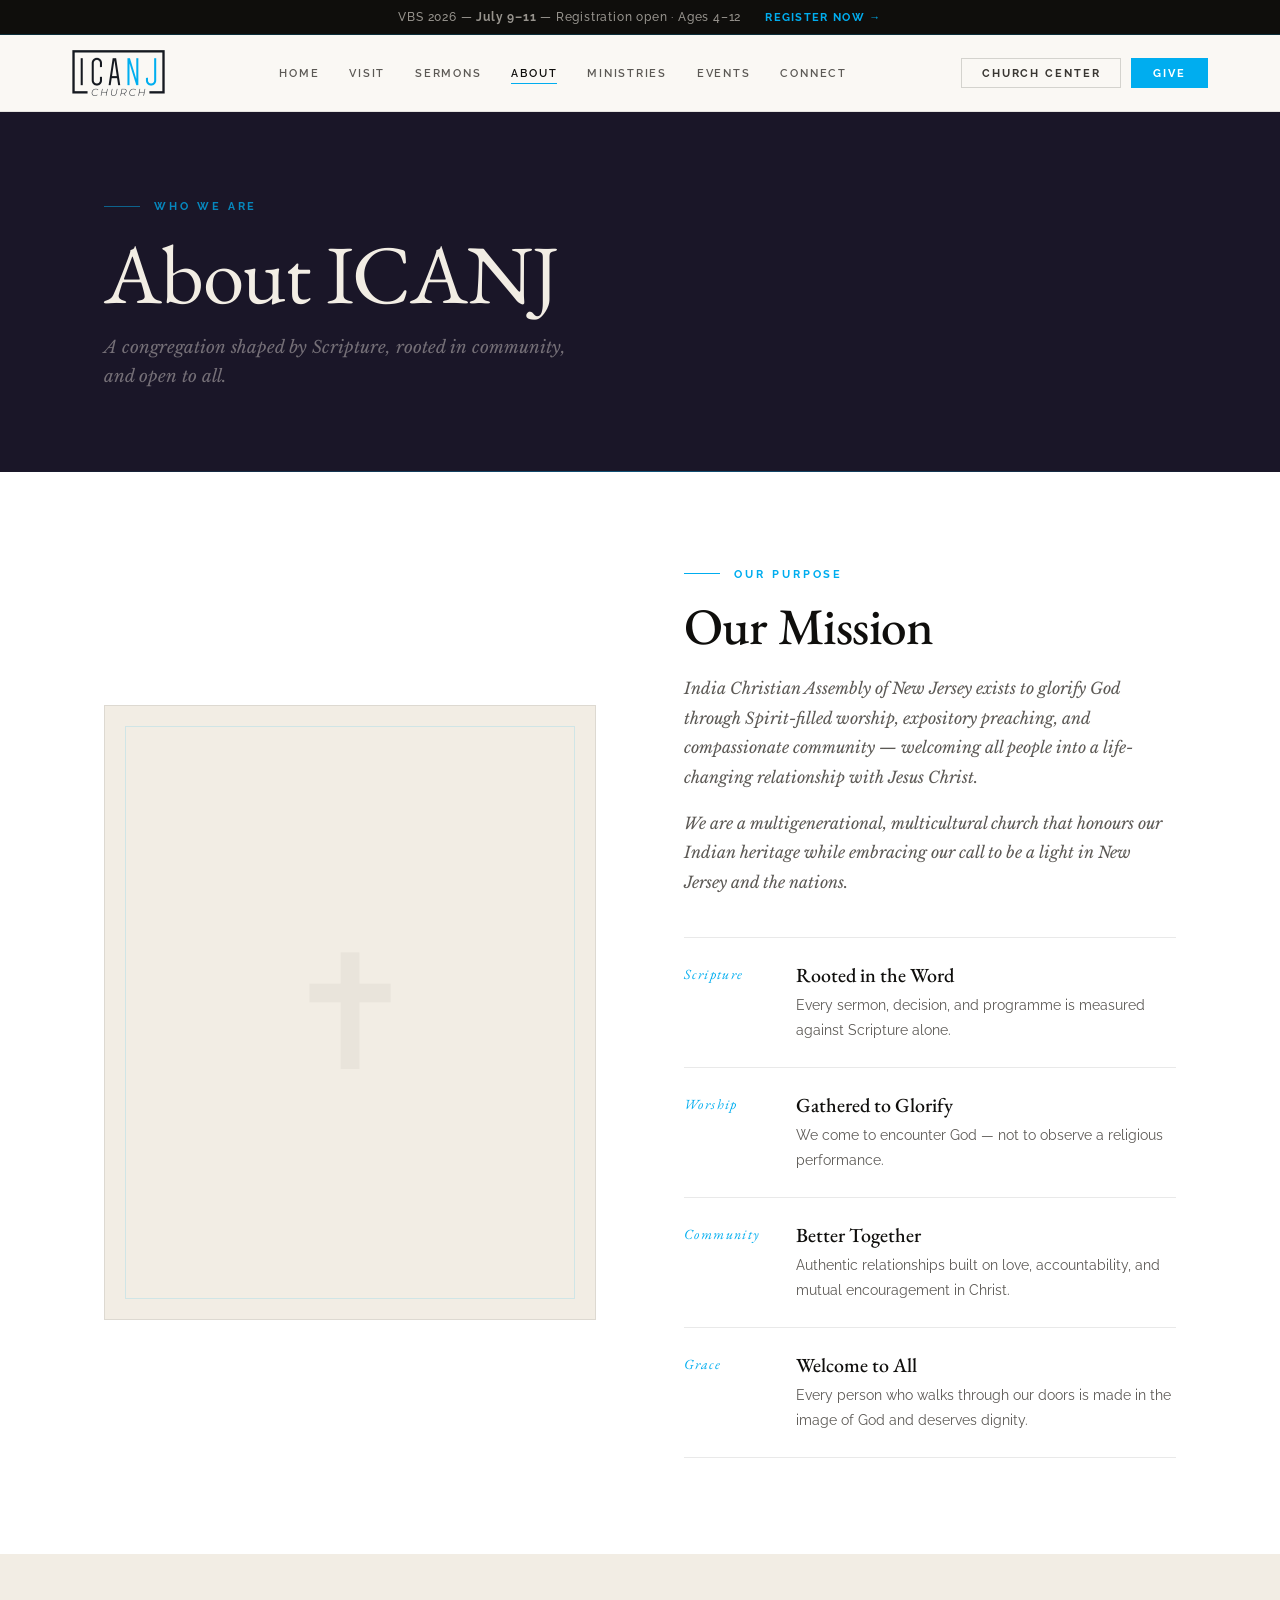
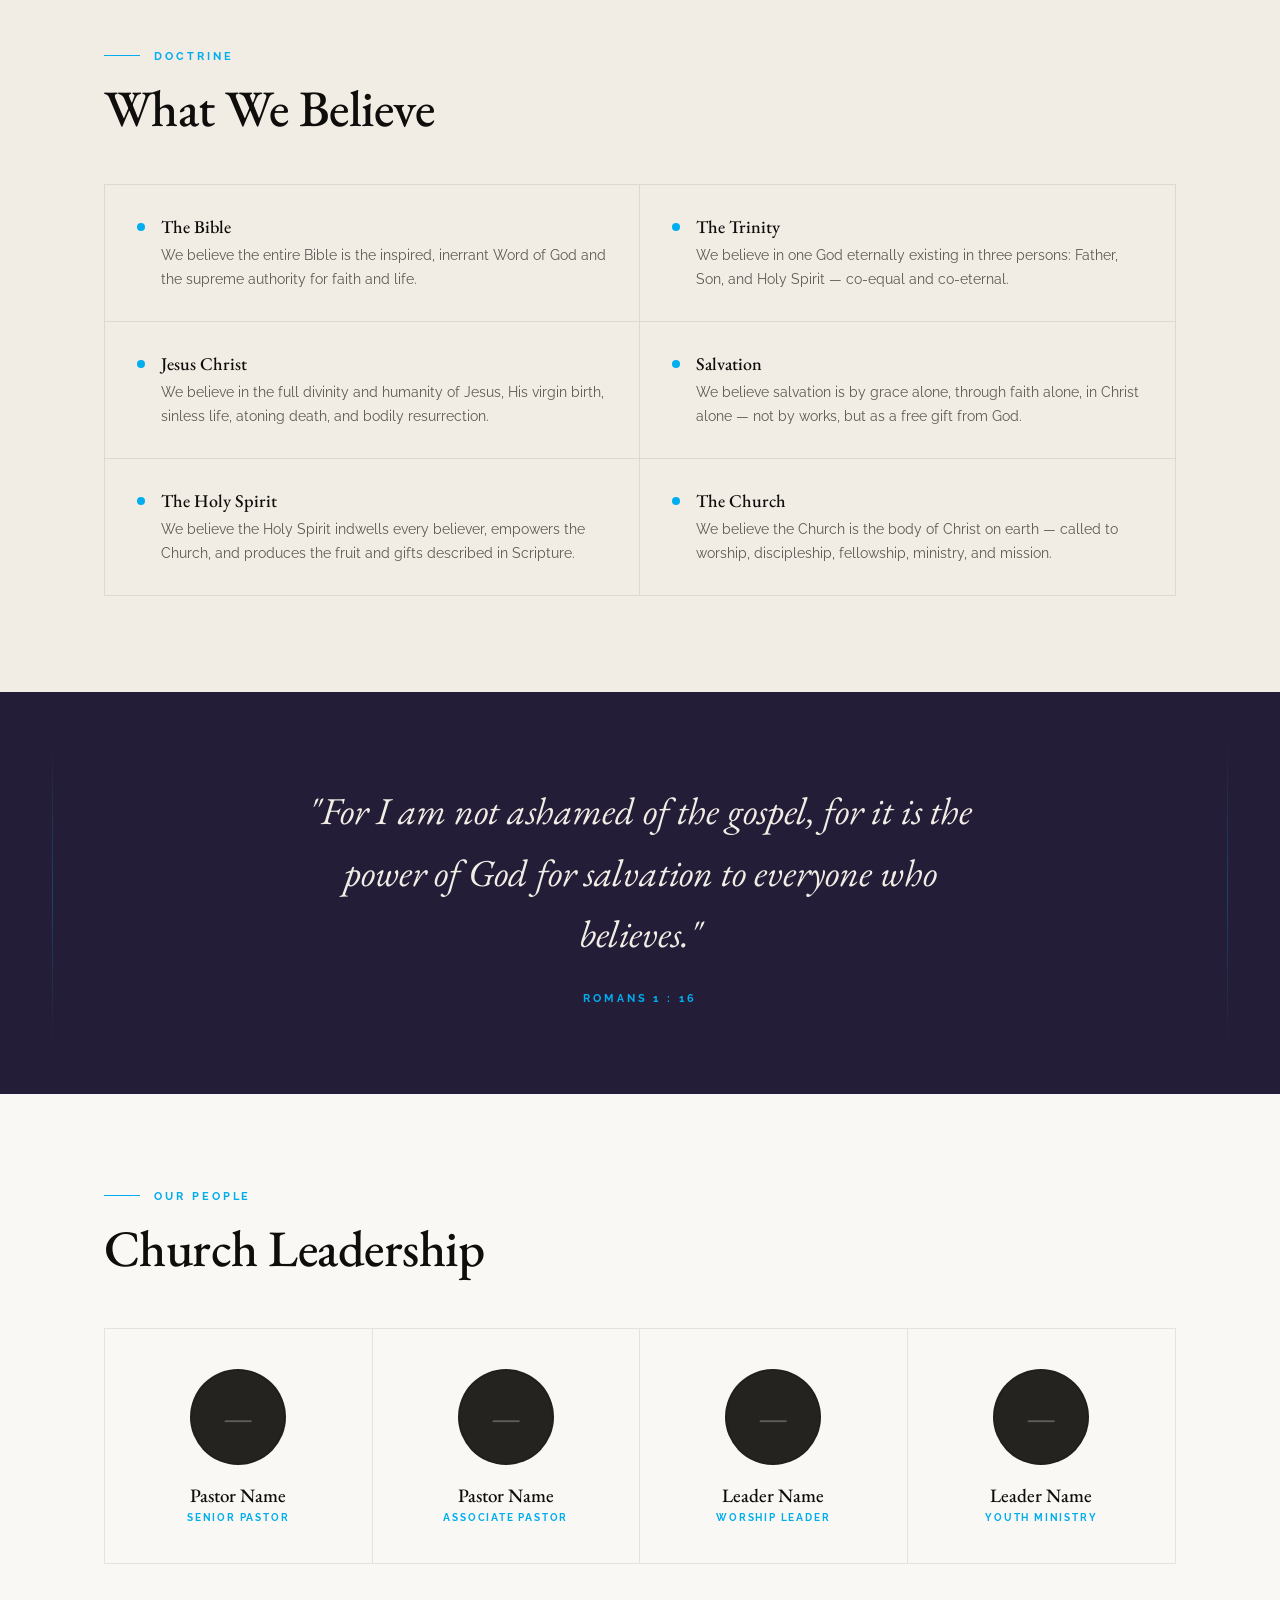
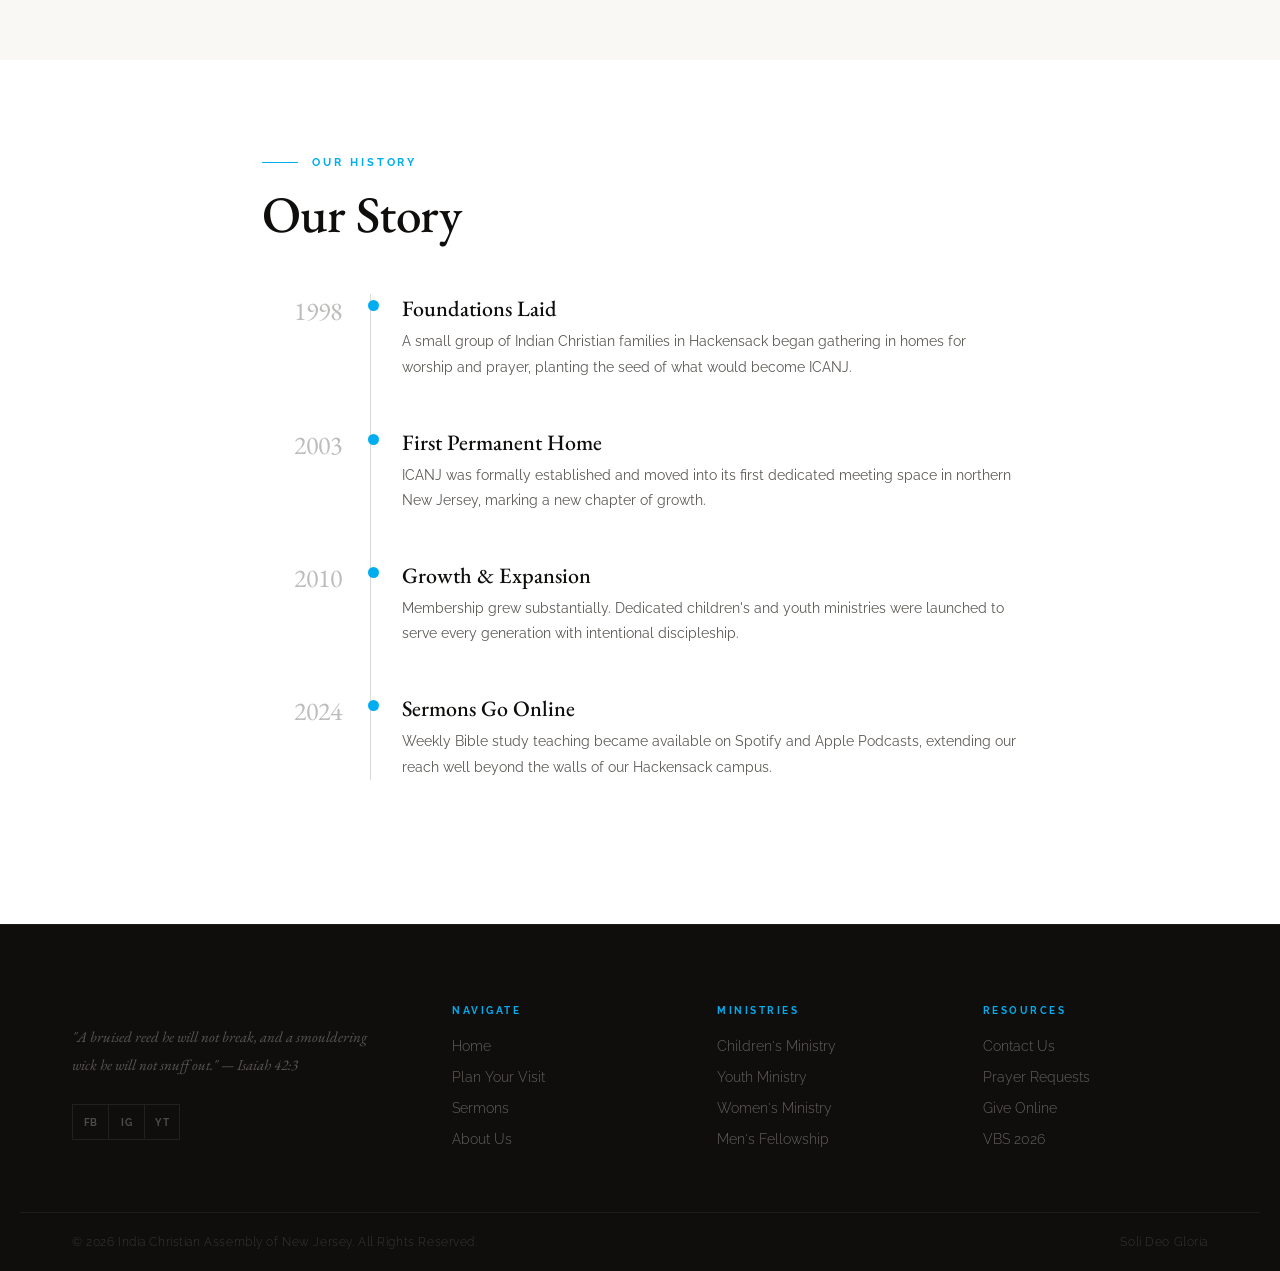
==== about.html @ 6be0851f "Add files via upload" ====
<!DOCTYPE html>
<html lang="en">
<head>
<meta charset="UTF-8"/><meta name="viewport" content="width=device-width,initial-scale=1.0"/>
<title>About Us – ICANJ</title>
<link rel="stylesheet" href="style.css"/>
<style>
.mission-split { display:grid; grid-template-columns:1fr 1fr; gap:88px; align-items:center; }
.mission-photo { background:var(--parchment); border:1px solid var(--border-light); aspect-ratio:4/5; position:relative; overflow:hidden; display:flex; align-items:center; justify-content:center; }
.mission-photo::before { content:'✝'; font-family:'EB Garamond',serif; font-size:160px; color:rgba(15,14,12,0.04); }
.mission-photo-inset { position:absolute; inset:20px; border:1px solid rgba(0,173,239,0.14); }
.value-list { margin-top:40px; border-top:1px solid var(--border-light); }
.value-row { padding:24px 0; border-bottom:1px solid var(--border-light); display:flex; gap:24px; align-items:flex-start; }
.vr-key { font-family:'EB Garamond',serif; font-size:14px; font-style:italic; color:var(--blue); letter-spacing:0.1em; min-width:88px; padding-top:3px; }
.vr-title { font-family:'EB Garamond',serif; font-size:20px; font-weight:500; color:var(--ink); margin-bottom:5px; }
.vr-body { font-size:14px; font-weight:400; color:var(--ash); line-height:1.78; }

.beliefs-two-col { display:grid; grid-template-columns:1fr 1fr; gap:0; border:1px solid var(--border-light); margin-top:48px; }
.belief-item { padding:30px 32px; border-right:1px solid var(--border-light); border-bottom:1px solid var(--border-light); display:flex; gap:16px; transition:background 0.22s; }
.belief-item:nth-child(2n) { border-right:none; }
.belief-item:nth-last-child(-n+2) { border-bottom:none; }
.belief-item:hover { background:var(--parchment); }
.bi-dot { width:8px; height:8px; border-radius:50%; background:var(--blue); flex-shrink:0; margin-top:8px; }
.bi-title { font-family:'EB Garamond',serif; font-size:18px; font-weight:500; color:var(--ink); margin-bottom:5px; }
.bi-body { font-size:13.5px; font-weight:400; color:var(--ash); line-height:1.78; }

.leader-grid { display:grid; grid-template-columns:repeat(4,1fr); border:1px solid var(--border-light); margin-top:52px; }
.leader-tile { padding:40px 24px; border-right:1px solid var(--border-light); text-align:center; transition:background 0.22s; }
.leader-tile:last-child { border-right:none; }
.leader-tile:hover { background:var(--cream); }
.leader-portrait { width:96px; height:96px; border-radius:50%; background:var(--charcoal); margin:0 auto 18px; display:flex; align-items:center; justify-content:center; font-family:'EB Garamond',serif; font-size:32px; color:rgba(242,237,228,0.3); border:2px solid var(--border-mid); }
.leader-name { font-family:'EB Garamond',serif; font-size:19px; font-weight:500; color:var(--ink); margin-bottom:4px; }
.leader-role { font-family:'Raleway',sans-serif; font-size:10px; font-weight:700; letter-spacing:0.18em; text-transform:uppercase; color:var(--blue); }

.timeline { margin-top:52px; position:relative; padding-left:140px; }
.timeline::before { content:''; position:absolute; left:108px; top:0; bottom:0; width:1px; background:var(--border-mid); }
.tl-entry { position:relative; margin-bottom:48px; }
.tl-year { position:absolute; left:-140px; font-family:'EB Garamond',serif; font-size:26px; font-weight:400; color:rgba(15,14,12,0.28); top:0; width:80px; text-align:right; }
.tl-dot { position:absolute; left:-34px; top:6px; width:11px; height:11px; border-radius:50%; background:var(--blue); z-index:1; }
.tl-title { font-family:'EB Garamond',serif; font-size:22px; font-weight:500; color:var(--ink); margin-bottom:6px; }
.tl-body { font-size:14px; font-weight:400; color:var(--ash); line-height:1.8; }

@media(max-width:1024px){
  .mission-split { grid-template-columns:1fr; gap:28px; }
  .mission-photo { display:none; }
  .beliefs-two-col { grid-template-columns:1fr; }
  .belief-item { border-right:none; }
  .belief-item:nth-last-child(-n+2) { border-bottom:1px solid var(--border-light); }
  .belief-item:last-child { border-bottom:none; }
  .leader-grid { grid-template-columns:1fr 1fr; }
  .leader-tile:nth-child(2n) { border-right:none; }
  .leader-tile:nth-child(n+3) { border-top:1px solid var(--border-light); }
  .timeline { padding-left:0; }
  .timeline::before { display:none; }
  .tl-year { position:static; font-size:20px; color:var(--blue); margin-bottom:4px; }
  .tl-dot { display:none; }
}
@media(max-width:480px){
  .leader-grid { grid-template-columns:1fr; }
  .leader-tile { border-right:none; border-bottom:1px solid var(--border-light); }
  .leader-tile:last-child { border-bottom:none; }
  .value-row { flex-direction:column; gap:8px; }
  .vr-key { min-width:unset; padding-top:0; }
}
</style>
</head>
<body>
<script src="header.js"></script>

<div class="page-masthead" style="background:var(--cathedral);">
  <div class="container"><div class="eyebrow">Who We Are</div><h1>About ICANJ</h1><p>A congregation shaped by Scripture, rooted in community, and open to all.</p></div>
</div>

<!-- MISSION -->
<section class="section" style="background:#fff;">
  <div class="container">
    <div class="mission-split">
      <div class="mission-photo"><div class="mission-photo-inset"></div></div>
      <div>
        <div class="eyebrow">Our Purpose</div>
        <h2 class="section-title">Our Mission</h2>
        <p class="section-body" style="margin-bottom:16px;">India Christian Assembly of New Jersey exists to glorify God through Spirit-filled worship, expository preaching, and compassionate community — welcoming all people into a life-changing relationship with Jesus Christ.</p>
        <p class="section-body">We are a multigenerational, multicultural church that honours our Indian heritage while embracing our call to be a light in New Jersey and the nations.</p>
        <div class="value-list">
          <div class="value-row"><div class="vr-key">Scripture</div><div><div class="vr-title">Rooted in the Word</div><p class="vr-body">Every sermon, decision, and programme is measured against Scripture alone.</p></div></div>
          <div class="value-row"><div class="vr-key">Worship</div><div><div class="vr-title">Gathered to Glorify</div><p class="vr-body">We come to encounter God — not to observe a religious performance.</p></div></div>
          <div class="value-row"><div class="vr-key">Community</div><div><div class="vr-title">Better Together</div><p class="vr-body">Authentic relationships built on love, accountability, and mutual encouragement in Christ.</p></div></div>
          <div class="value-row"><div class="vr-key">Grace</div><div><div class="vr-title">Welcome to All</div><p class="vr-body">Every person who walks through our doors is made in the image of God and deserves dignity.</p></div></div>
        </div>
      </div>
    </div>
  </div>
</section>

<!-- BELIEFS -->
<section class="section" style="background:var(--parchment);">
  <div class="container">
    <div class="eyebrow">Doctrine</div>
    <h2 class="section-title">What We Believe</h2>
    <div class="beliefs-two-col">
      <div class="belief-item"><div class="bi-dot"></div><div><div class="bi-title">The Bible</div><p class="bi-body">We believe the entire Bible is the inspired, inerrant Word of God and the supreme authority for faith and life.</p></div></div>
      <div class="belief-item"><div class="bi-dot"></div><div><div class="bi-title">The Trinity</div><p class="bi-body">We believe in one God eternally existing in three persons: Father, Son, and Holy Spirit — co-equal and co-eternal.</p></div></div>
      <div class="belief-item"><div class="bi-dot"></div><div><div class="bi-title">Jesus Christ</div><p class="bi-body">We believe in the full divinity and humanity of Jesus, His virgin birth, sinless life, atoning death, and bodily resurrection.</p></div></div>
      <div class="belief-item"><div class="bi-dot"></div><div><div class="bi-title">Salvation</div><p class="bi-body">We believe salvation is by grace alone, through faith alone, in Christ alone — not by works, but as a free gift from God.</p></div></div>
      <div class="belief-item"><div class="bi-dot"></div><div><div class="bi-title">The Holy Spirit</div><p class="bi-body">We believe the Holy Spirit indwells every believer, empowers the Church, and produces the fruit and gifts described in Scripture.</p></div></div>
      <div class="belief-item"><div class="bi-dot"></div><div><div class="bi-title">The Church</div><p class="bi-body">We believe the Church is the body of Christ on earth — called to worship, discipleship, fellowship, ministry, and mission.</p></div></div>
    </div>
  </div>
</section>

<div class="verse-band">
  <blockquote><p>"For I am not ashamed of the gospel, for it is the power of God for salvation to everyone who believes."</p><cite>Romans 1 : 16</cite></blockquote>
</div>

<!-- LEADERSHIP -->
<section class="section" style="background:var(--cream);">
  <div class="container">
    <div class="eyebrow">Our People</div>
    <h2 class="section-title">Church Leadership</h2>
    <div class="leader-grid">
      <div class="leader-tile"><div class="leader-portrait">—</div><div class="leader-name">Pastor Name</div><div class="leader-role">Senior Pastor</div></div>
      <div class="leader-tile"><div class="leader-portrait">—</div><div class="leader-name">Pastor Name</div><div class="leader-role">Associate Pastor</div></div>
      <div class="leader-tile"><div class="leader-portrait">—</div><div class="leader-name">Leader Name</div><div class="leader-role">Worship Leader</div></div>
      <div class="leader-tile"><div class="leader-portrait">—</div><div class="leader-name">Leader Name</div><div class="leader-role">Youth Ministry</div></div>
    </div>
  </div>
</section>

<!-- HISTORY -->
<section class="section" style="background:#fff;">
  <div class="container" style="max-width:860px;">
    <div class="eyebrow">Our History</div>
    <h2 class="section-title">Our Story</h2>
    <div class="timeline">
      <div class="tl-entry"><div class="tl-year">1998</div><div class="tl-dot"></div><div class="tl-title">Foundations Laid</div><p class="tl-body">A small group of Indian Christian families in Hackensack began gathering in homes for worship and prayer, planting the seed of what would become ICANJ.</p></div>
      <div class="tl-entry"><div class="tl-year">2003</div><div class="tl-dot"></div><div class="tl-title">First Permanent Home</div><p class="tl-body">ICANJ was formally established and moved into its first dedicated meeting space in northern New Jersey, marking a new chapter of growth.</p></div>
      <div class="tl-entry"><div class="tl-year">2010</div><div class="tl-dot"></div><div class="tl-title">Growth &amp; Expansion</div><p class="tl-body">Membership grew substantially. Dedicated children's and youth ministries were launched to serve every generation with intentional discipleship.</p></div>
      <div class="tl-entry"><div class="tl-year">2024</div><div class="tl-dot"></div><div class="tl-title">Sermons Go Online</div><p class="tl-body">Weekly Bible study teaching became available on Spotify and Apple Podcasts, extending our reach well beyond the walls of our Hackensack campus.</p></div>
    </div>
  </div>
</section>

<footer class="site-footer">
  <div class="footer-upper">
    <div>
      <img src="https://icanj.org/wp-content/uploads/2022/09/LOGO-transparent3_white.png" style="height:46px;opacity:0.65;" alt="ICANJ" onerror="this.style.display='none'"/>
      <p class="footer-brand-verse">"A bruised reed he will not break, and a smouldering wick he will not snuff out." — Isaiah 42:3</p>
      <div class="footer-social"><a href="https://www.facebook.com/ICANJ/" target="_blank" class="fsoc-btn">FB</a><a href="https://www.instagram.com/ica.nj/" target="_blank" class="fsoc-btn">IG</a><a href="https://www.youtube.com/@ICANJ" target="_blank" class="fsoc-btn">YT</a></div>
    </div>
    <div class="footer-nav-cols">
      <div class="footer-col"><h5>Navigate</h5><ul><li><a href="index.html">Home</a></li><li><a href="visit.html">Plan Your Visit</a></li><li><a href="sermons.html">Sermons</a></li><li><a href="about.html">About Us</a></li></ul></div>
      <div class="footer-col"><h5>Ministries</h5><ul><li><a href="ministries.html">Children's Ministry</a></li><li><a href="ministries.html">Youth Ministry</a></li><li><a href="ministries.html">Women's Ministry</a></li><li><a href="ministries.html">Men's Fellowship</a></li></ul></div>
      <div class="footer-col"><h5>Resources</h5><ul><li><a href="connect.html">Contact Us</a></li><li><a href="connect.html">Prayer Requests</a></li><li><a href="https://icanj.churchcenter.com/giving" target="_blank">Give Online</a></li><li><a href="events.html">VBS 2026</a></li></ul></div>
    </div>
  </div>
  <div class="footer-lower"><p>© 2026 India Christian Assembly of New Jersey. All Rights Reserved.</p><p>Soli Deo Gloria</p></div>
</footer>
<script>
function toggleMobileNav() {
  const nav = document.getElementById('mobileNav');
  const btn = document.getElementById('menuToggle');
  const isOpen = nav.classList.contains('open');
  if (isOpen) { closeMobileNav(); } else { openMobileNav(); }
}
function openMobileNav() {
  document.getElementById('mobileNav').classList.add('open');
  document.getElementById('menuToggle').classList.add('open');
  document.body.style.overflow = 'hidden';
}
function closeMobileNav() {
  document.getElementById('mobileNav').classList.remove('open');
  document.getElementById('menuToggle').classList.remove('open');
  document.body.style.overflow = '';
}
document.addEventListener('keydown', function(e){ if(e.key==='Escape') closeMobileNav(); });
</script>
</body>
</html>
---- style.css ----
/* ═══════════════════════════════════════════════════════
   ICANJ — SHARED DESIGN SYSTEM
   Aesthetic: Cathedral Gravitas
   Fonts: EB Garamond + Raleway
   Colors: Ink/Parchment + ICANJ Blue #00ADEF accent
═══════════════════════════════════════════════════════ */

@import url('https://fonts.googleapis.com/css2?family=EB+Garamond:ital,wght@0,400;0,500;0,600;0,700;1,400;1,500&family=Libre+Baskerville:ital,wght@0,400;0,700;1,400&family=Raleway:wght@300;400;500;600;700&display=swap');

:root {
  --ink:           #0f0e0c;
  --ink-80:        #1e1c19;
  --charcoal:      #252320;
  --stone:         #3a3733;
  --ash:           #5c5955;
  --silver:        #8c8985;
  --parchment:     #f2ede4;
  --cream:         #faf8f4;
  --white:         #ffffff;
  --cathedral:     #1a1628;
  --vesper:        #231d38;
  --deep-blue:     #003a52;
  --blue:          #00ADEF;
  --blue-muted:    #0092c9;
  --gold-line:     #b8a87a;
  --border-light:  rgba(15,14,12,0.09);
  --border-mid:    rgba(15,14,12,0.16);
  --shadow-sm:     0 2px 12px rgba(15,14,12,0.07);
  --shadow-md:     0 8px 36px rgba(15,14,12,0.13);
  --shadow-lg:     0 20px 70px rgba(15,14,12,0.2);
}

/* ── RESET ── */
*, *::before, *::after { margin:0; padding:0; box-sizing:border-box; }
html { scroll-behavior:smooth; font-size:16px; }
body {
  font-family:'Raleway',sans-serif;
  background:var(--cream);
  color:var(--ink);
  overflow-x:hidden;
}
a { text-decoration:none; color:inherit; }
ul { list-style:none; }
button { cursor:pointer; font-family:inherit; }
img { max-width:100%; display:block; }

/* ── ANNOUNCE BAR ── */
.announce-bar {
  background:var(--ink);
  border-bottom:1px solid rgba(0,173,239,0.2);
  padding:10px 52px;
  display:flex; align-items:center; justify-content:center; gap:24px;
}
.announce-bar p {
  font-size:11.5px; font-weight:500; letter-spacing:0.07em;
  color:rgba(242,237,228,0.6);
}
.announce-bar a {
  color:var(--blue); font-weight:700;
  font-size:11px; letter-spacing:0.12em; text-transform:uppercase;
}

/* ── HEADER ── */
.site-header {
  background:rgba(250,248,244,0.97);
  backdrop-filter:blur(16px);
  border-bottom:1px solid var(--border-light);
  position:sticky; top:0; z-index:200;
}
.header-inner {
  max-width:1240px; margin:0 auto;
  display:flex; align-items:center; justify-content:space-between;
  padding:0 52px; height:76px;
}
.logo { display:flex; align-items:center; gap:14px; }
.logo img { height:46px; object-fit:contain; }
.logo-wordmark {
  border-left:1px solid var(--border-mid);
  padding-left:14px;
  font-family:'EB Garamond',serif;
  font-size:13px; font-weight:400; letter-spacing:0.1em;
  color:var(--stone); line-height:1.45;
}
.site-nav { display:flex; align-items:center; gap:2px; }
.nav-link {
  font-size:11px; font-weight:600; letter-spacing:0.16em; text-transform:uppercase;
  color:var(--ash); padding:8px 14px;
  background:none; border:none;
  position:relative; transition:color 0.2s;
}
.nav-link::after {
  content:''; position:absolute; bottom:4px; left:14px; right:14px;
  height:1px; background:var(--blue);
  transform:scaleX(0); transition:transform 0.25s ease;
}
.nav-link:hover, .nav-link.active { color:var(--ink); }
.nav-link:hover::after, .nav-link.active::after { transform:scaleX(1); }
.header-actions { display:flex; align-items:center; gap:10px; }
.btn-give {
  font-size:10.5px; font-weight:700; letter-spacing:0.18em; text-transform:uppercase;
  padding:9px 22px; background:var(--blue); color:#fff; border:none;
  transition:background 0.22s;
}
.btn-give:hover { background:var(--blue-muted); }
.btn-cc {
  font-size:10.5px; font-weight:700; letter-spacing:0.18em; text-transform:uppercase;
  padding:8px 20px; background:transparent; color:var(--stone);
  border:1px solid var(--border-mid); transition:all 0.22s;
}
.btn-cc:hover { border-color:var(--stone); color:var(--ink); }

/* ── BUTTONS ── */
.btn {
  display:inline-flex; align-items:center; gap:10px;
  font-family:'Raleway',sans-serif;
  font-size:11px; font-weight:700; letter-spacing:0.2em; text-transform:uppercase;
  padding:14px 32px; border:none; cursor:pointer; transition:all 0.28s ease;
}
.btn-dark { background:var(--ink); color:var(--parchment); }
.btn-dark:hover { background:var(--stone); }
.btn-blue {
  background:var(--blue); color:#fff;
  box-shadow:0 2px 14px rgba(0,173,239,0.22);
}
.btn-blue:hover { background:var(--blue-muted); }
.btn-ghost-light {
  background:transparent; color:var(--parchment);
  border:1px solid rgba(242,237,228,0.32);
}
.btn-ghost-light:hover { border-color:var(--parchment); background:rgba(242,237,228,0.07); }
.btn-ghost-dark {
  background:transparent; color:var(--ink);
  border:1px solid var(--border-mid);
}
.btn-ghost-dark:hover { border-color:var(--ink); background:var(--ink); color:var(--parchment); }
.btn-arrow::after { content:'→'; font-size:15px; font-weight:400; font-family:'EB Garamond',serif; }

/* ── LAYOUT ── */
.container { max-width:1240px; margin:0 auto; padding:0 52px; }
.section { padding:96px 52px; }
.section-sm { padding:72px 52px; }

/* ── TYPOGRAPHIC SYSTEM ── */
.eyebrow {
  display:flex; align-items:center; gap:14px;
  font-size:10.5px; font-weight:700; letter-spacing:0.28em; text-transform:uppercase;
  color:var(--blue); margin-bottom:18px;
}
.eyebrow::before { content:''; width:36px; height:1px; background:var(--blue); flex-shrink:0; }
.section-title {
  font-family:'EB Garamond',serif;
  font-size:clamp(30px,4vw,52px); font-weight:500;
  color:var(--ink); line-height:1.1; letter-spacing:-0.01em;
  margin-bottom:20px;
}
.section-title.on-dark { color:var(--parchment); }
.section-body {
  font-family:'Libre Baskerville',serif;
  font-size:16px; font-style:italic; font-weight:400;
  color:var(--ash); line-height:1.85;
}
.section-body.on-dark { color:rgba(242,237,228,0.5); }

/* ── PAGE MASTHEAD ── */
.page-masthead {
  padding:88px 52px 80px;
  position:relative; overflow:hidden;
}
.page-masthead::after {
  content:''; position:absolute; left:0; bottom:0; right:0; height:1px;
  background:linear-gradient(90deg,transparent,rgba(0,173,239,0.4),transparent);
}
.page-masthead .eyebrow { color:rgba(0,173,239,0.75); }
.page-masthead .eyebrow::before { background:rgba(0,173,239,0.5); }
.page-masthead h1 {
  font-family:'EB Garamond',serif;
  font-size:clamp(44px,6.5vw,84px); font-weight:400;
  color:var(--parchment); line-height:1.06;
  letter-spacing:-0.015em; margin-bottom:16px;
}
.page-masthead p {
  font-family:'Libre Baskerville',serif;
  font-size:17px; font-style:italic;
  color:rgba(242,237,228,0.42); max-width:480px; line-height:1.7;
}

/* ── DARK VERSE BAND ── */
.verse-band {
  background:var(--vesper);
  padding:88px 52px; text-align:center;
  position:relative; overflow:hidden;
}
.verse-band::before, .verse-band::after {
  content:''; position:absolute;
  width:1px; top:44px; bottom:44px;
  background:linear-gradient(to bottom,transparent,rgba(0,173,239,0.28),transparent);
}
.verse-band::before { left:52px; }
.verse-band::after { right:52px; }
.verse-band blockquote { max-width:680px; margin:0 auto; }
.verse-band blockquote p {
  font-family:'EB Garamond',serif;
  font-size:clamp(22px,3.2vw,38px); font-weight:400; font-style:italic;
  color:var(--parchment); line-height:1.62; margin-bottom:22px;
}
.verse-band blockquote cite {
  font-family:'Raleway',sans-serif; font-size:10.5px; font-weight:700;
  letter-spacing:0.28em; text-transform:uppercase;
  color:var(--blue); font-style:normal;
}

/* ── TABLE ── */
.data-table { width:100%; border-collapse:collapse; margin-top:36px; }
.data-table thead tr { border-bottom:2px solid var(--border-mid); }
.data-table th {
  font-family:'Raleway',sans-serif; font-size:10px; font-weight:700;
  letter-spacing:0.22em; text-transform:uppercase; color:var(--silver);
  padding:12px 20px 14px; text-align:left;
}
.data-table td { padding:20px; border-bottom:1px solid var(--border-light); font-size:15px; color:var(--ink); vertical-align:middle; }
.data-table tr:last-child td { border-bottom:none; }
.data-table tbody tr { transition:background 0.2s; cursor:pointer; }
.data-table tbody tr:hover td { background:var(--parchment); }
.data-table td strong { font-family:'EB Garamond',serif; font-size:18px; font-weight:500; }
.tag {
  font-family:'Raleway',sans-serif; font-size:10px; font-weight:700;
  letter-spacing:0.12em; text-transform:uppercase;
  padding:4px 11px; border:1px solid var(--border-mid); color:var(--stone);
  display:inline-block;
}
.tag.blue { border-color:var(--blue); color:var(--blue); }
.tag.dark { background:var(--ink); color:var(--parchment); border-color:var(--ink); }

/* ── FAQ ── */
.faq-item { border-bottom:1px solid var(--border-light); }
.faq-item:first-of-type { border-top:1px solid var(--border-light); }
.faq-trigger {
  width:100%; display:flex; justify-content:space-between; align-items:center;
  padding:22px 0; background:none; border:none; text-align:left;
  font-family:'EB Garamond',serif; font-size:20px; font-weight:500; color:var(--ink);
  transition:color 0.2s; cursor:pointer;
}
.faq-trigger:hover { color:var(--blue); }
.faq-icon {
  font-family:'EB Garamond',serif; font-size:26px; color:var(--silver);
  flex-shrink:0; margin-left:20px; transition:transform 0.3s ease;
}
.faq-item.open .faq-icon { transform:rotate(45deg); color:var(--blue); }
.faq-body { display:none; padding:0 0 22px; }
.faq-item.open .faq-body { display:block; }
.faq-body p { font-size:15px; font-weight:400; color:var(--ash); line-height:1.82; }

/* ── FOOTER ── */
.site-footer { background:var(--ink); border-top:1px solid rgba(255,255,255,0.05); }
.footer-upper {
  max-width:1240px; margin:0 auto;
  display:grid; grid-template-columns:300px 1fr;
  gap:80px; padding:80px 52px 64px;
  border-bottom:1px solid rgba(255,255,255,0.06);
}
.footer-brand-verse {
  font-family:'EB Garamond',serif;
  font-size:15px; font-style:italic; font-weight:400;
  color:rgba(242,237,228,0.32); line-height:1.85;
  margin:18px 0 26px;
}
.footer-social { display:flex; gap:0; }
.fsoc-btn {
  width:36px; height:36px;
  border:1px solid rgba(255,255,255,0.08); border-right:none;
  display:flex; align-items:center; justify-content:center;
  font-family:'Raleway',sans-serif; font-size:10px; font-weight:700; letter-spacing:0.05em;
  color:rgba(242,237,228,0.28); transition:all 0.2s; cursor:pointer;
  text-decoration:none;
}
.fsoc-btn:last-child { border-right:1px solid rgba(255,255,255,0.08); }
.fsoc-btn:hover { background:rgba(0,173,239,0.1); color:var(--blue); }
.footer-nav-cols { display:grid; grid-template-columns:repeat(3,1fr); gap:40px; }
.footer-col h5 {
  font-family:'Raleway',sans-serif; font-size:10px; font-weight:700;
  letter-spacing:0.25em; text-transform:uppercase;
  color:var(--blue); margin-bottom:20px;
}
.footer-col ul { display:flex; flex-direction:column; gap:12px; }
.footer-col ul li a {
  font-family:'Raleway',sans-serif; font-size:13.5px; font-weight:300;
  color:rgba(242,237,228,0.38); transition:color 0.2s;
}
.footer-col ul li a:hover { color:rgba(242,237,228,0.82); }
.footer-lower {
  max-width:1240px; margin:0 auto;
  display:flex; justify-content:space-between; align-items:center;
  padding:22px 52px;
}
.footer-lower p {
  font-family:'Raleway',sans-serif; font-size:11.5px; font-weight:300;
  letter-spacing:0.05em; color:rgba(242,237,228,0.18);
}

/* ── HAMBURGER BUTTON ── */
.menu-toggle {
  display: none;
  flex-direction: column;
  justify-content: center;
  align-items: center;
  gap: 5px;
  width: 40px; height: 40px;
  background: none; border: 1px solid var(--border-mid);
  cursor: pointer; padding: 8px; flex-shrink: 0;
  transition: border-color 0.2s;
}
.menu-toggle:hover { border-color: var(--stone); }
.menu-toggle span {
  display: block; width: 18px; height: 1.5px;
  background: var(--ink); transition: all 0.3s ease;
  transform-origin: center;
}
.menu-toggle.open span:nth-child(1) { transform: translateY(6.5px) rotate(45deg); }
.menu-toggle.open span:nth-child(2) { opacity: 0; transform: scaleX(0); }
.menu-toggle.open span:nth-child(3) { transform: translateY(-6.5px) rotate(-45deg); }

/* ── MOBILE NAV DRAWER ── */
.mobile-nav {
  display: none;
  position: fixed;
  top: 0; left: 0; right: 0; bottom: 0;
  z-index: 300;
  pointer-events: none;
}
.mobile-nav-backdrop {
  position: absolute; inset: 0;
  background: rgba(15,14,12,0.5);
  opacity: 0; transition: opacity 0.3s ease;
}
.mobile-nav-panel {
  position: absolute; top: 0; right: 0; bottom: 0;
  width: min(320px, 85vw);
  background: var(--cream);
  border-left: 1px solid var(--border-light);
  display: flex; flex-direction: column;
  transform: translateX(100%);
  transition: transform 0.35s cubic-bezier(0.16,1,0.3,1);
  overflow-y: auto;
  padding-bottom: 32px;
}
.mobile-nav.open {
  pointer-events: all;
}
.mobile-nav.open .mobile-nav-backdrop { opacity: 1; }
.mobile-nav.open .mobile-nav-panel { transform: translateX(0); }

.mobile-nav-header {
  display: flex; align-items: center; justify-content: space-between;
  padding: 20px 24px;
  border-bottom: 1px solid var(--border-light);
  flex-shrink: 0;
}
.mobile-nav-logo {
  font-family: 'EB Garamond', serif;
  font-size: 14px; letter-spacing: 0.08em;
  color: var(--stone); line-height: 1.4;
}
.mobile-nav-close {
  width: 36px; height: 36px;
  background: none; border: 1px solid var(--border-mid);
  display: flex; align-items: center; justify-content: center;
  font-size: 20px; color: var(--stone); cursor: pointer;
  font-family: 'EB Garamond', serif;
  transition: all 0.2s;
}
.mobile-nav-close:hover { background: var(--ink); color: var(--parchment); border-color: var(--ink); }

.mobile-nav-links {
  padding: 16px 0;
  border-bottom: 1px solid var(--border-light);
  flex-shrink: 0;
}
.mobile-nav-link {
  display: flex; align-items: center; justify-content: space-between;
  padding: 14px 24px;
  font-family: 'Raleway', sans-serif;
  font-size: 11px; font-weight: 700; letter-spacing: 0.2em; text-transform: uppercase;
  color: var(--ash); transition: all 0.2s;
  border-bottom: 1px solid var(--border-light);
}
.mobile-nav-link:last-child { border-bottom: none; }
.mobile-nav-link:hover, .mobile-nav-link.active { color: var(--ink); background: var(--parchment); }
.mobile-nav-link.active { color: var(--blue); }
.mobile-nav-link::after { content: '→'; font-family: 'EB Garamond', serif; font-size: 18px; color: var(--border-mid); font-weight: 400; }

.mobile-nav-actions {
  padding: 24px;
  display: flex; flex-direction: column; gap: 10px;
  flex-shrink: 0;
}
.mobile-nav-actions .btn-give,
.mobile-nav-actions .btn-cc {
  width: 100%; text-align: center;
  padding: 13px 20px; display: block;
  font-size: 10.5px;
}

/* ── RESPONSIVE ── */
@media (max-width:1024px) {
  /* Announce bar */
  .announce-bar { padding:10px 16px; flex-direction:column; gap:5px; text-align:center; overflow:hidden; }
  .announce-bar p { font-size:10px; word-break:break-word; }
  .announce-bar p { font-size: 10.5px; }

  /* Header */
  .header-inner { padding:0 16px; height:64px; }
  .logo img { height: 36px; }
  .logo-wordmark { font-size: 11px; padding-left: 10px; }
  .site-nav { display:none; }
  .header-actions { display: none; }
  .menu-toggle { display: flex; }
  .mobile-nav { display: block; }

  /* Layout */
  .section, .section-sm { padding:52px 16px; }
  .container { padding:0 16px; }
  .page-masthead { padding:52px 16px 48px; }

  /* Footer */
  .footer-upper { grid-template-columns:1fr; gap:32px; padding:48px 16px 32px; }
  .footer-nav-cols { grid-template-columns:1fr 1fr; gap:28px; }
  .footer-lower { padding:18px 16px; flex-direction:column; gap:8px; text-align:center; }

  /* Verse band */
  .verse-band { padding:60px 16px; }
  .verse-band::before, .verse-band::after { display:none; }
}

@media (max-width: 480px) {
  .announce-bar { padding: 9px 12px; }
  .header-inner { padding: 0 12px; }
  .logo-wordmark { display: none; }
  .container { padding: 0 12px; }
  .section, .section-sm { padding: 44px 12px; }
  .footer-nav-cols { grid-template-columns: 1fr; gap: 24px; }
  .footer-lower { padding: 16px 12px; }
}
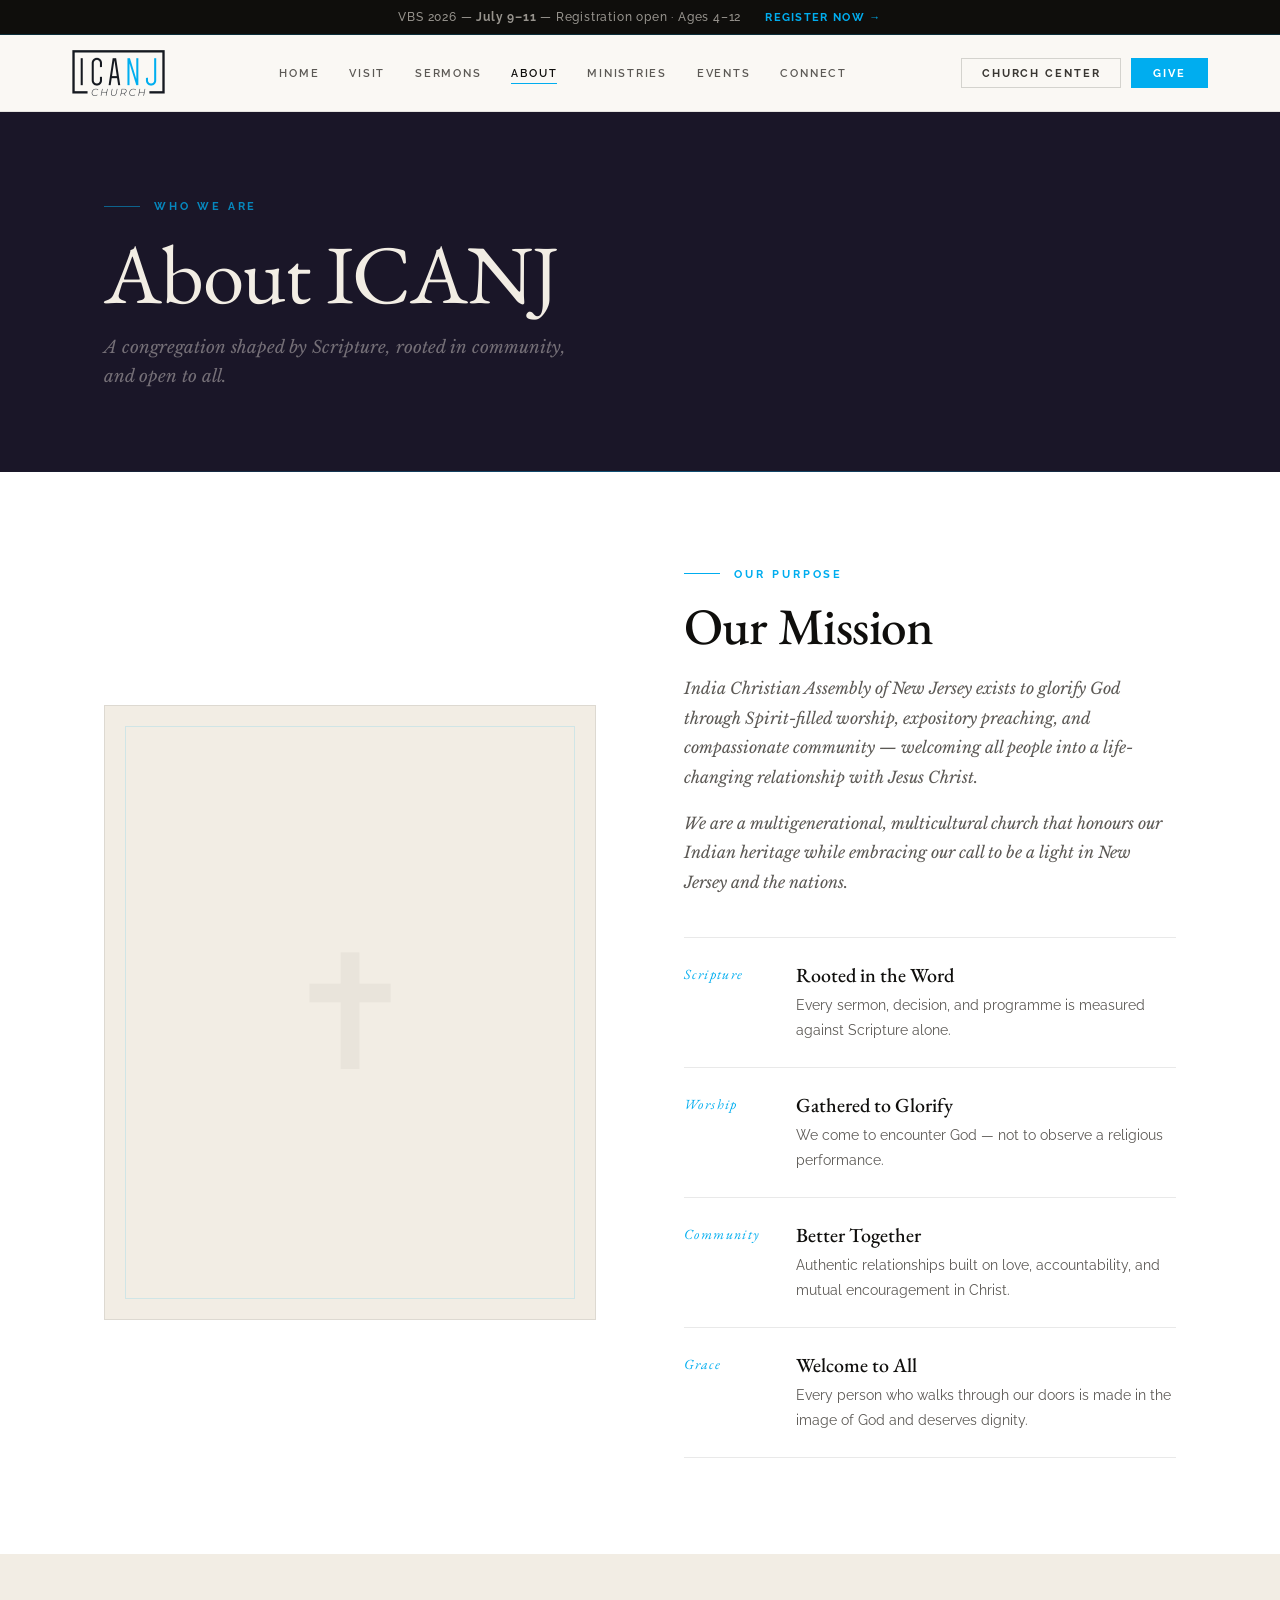
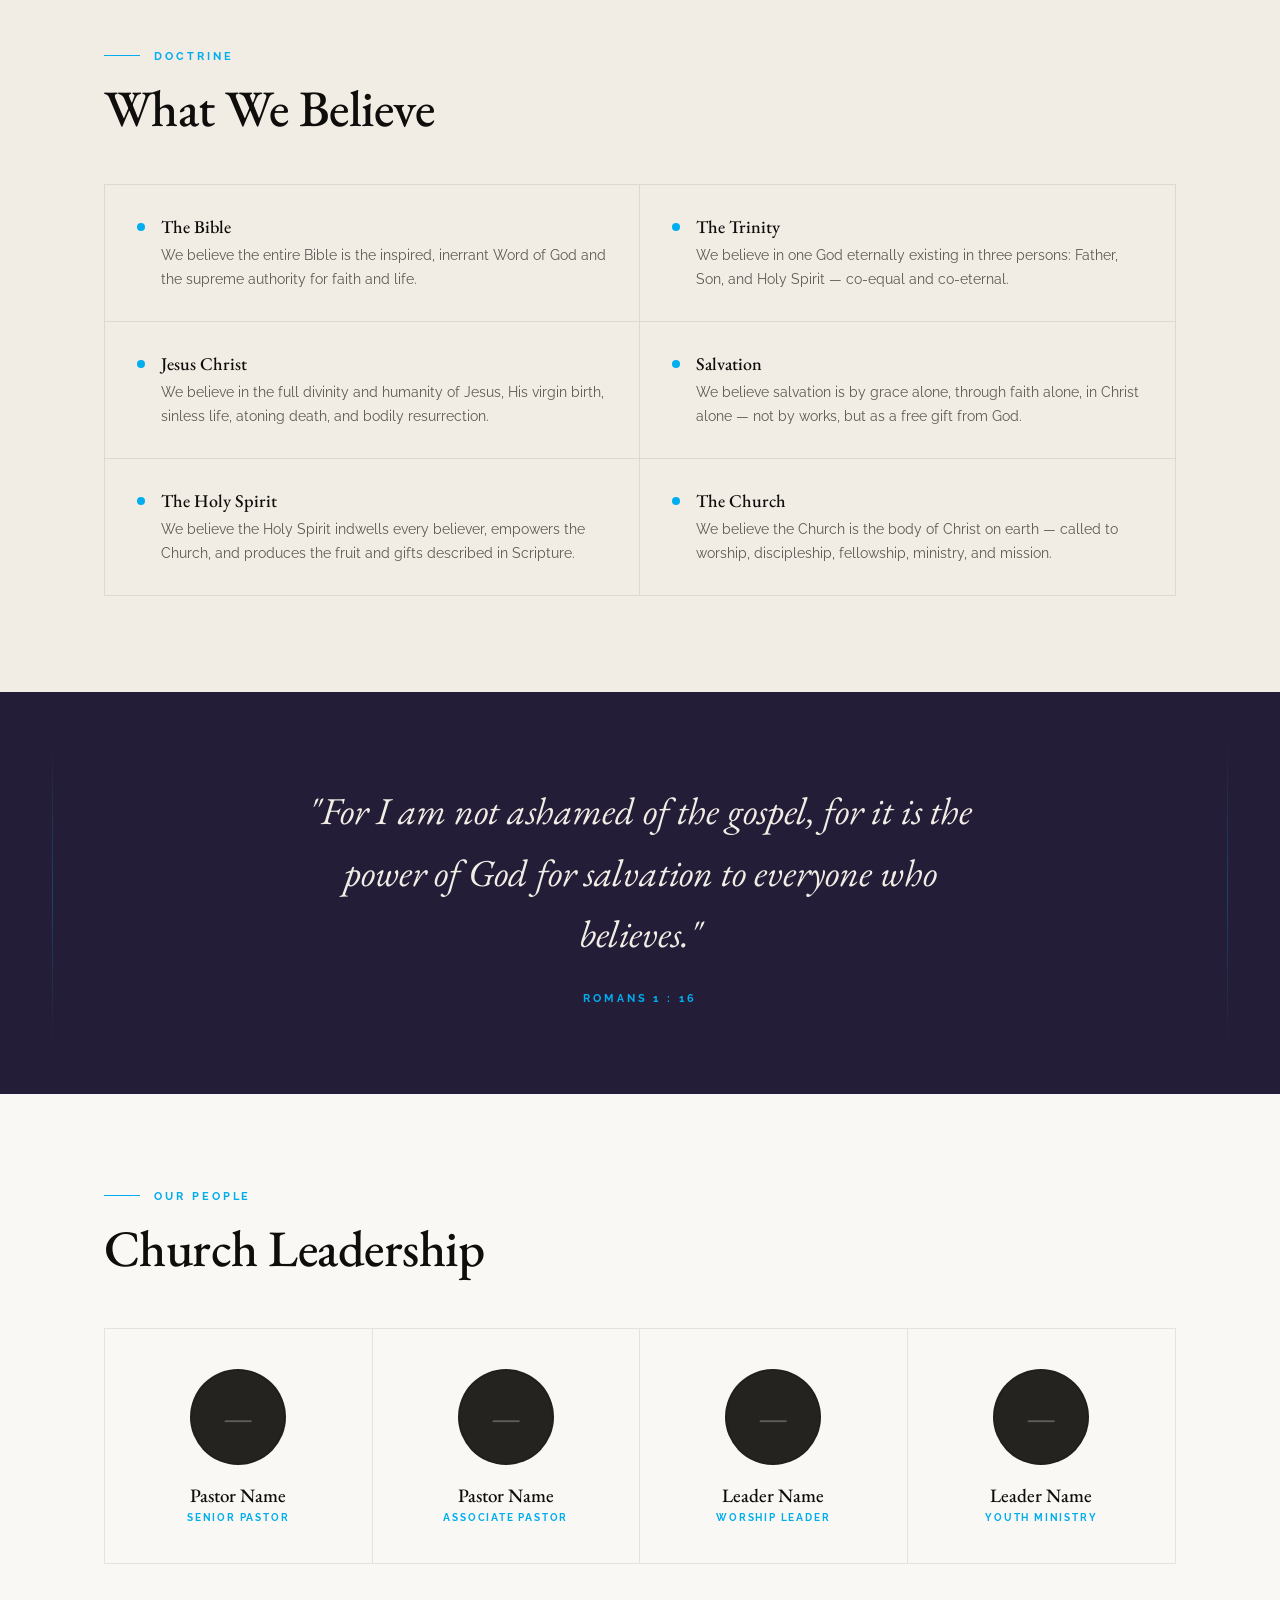
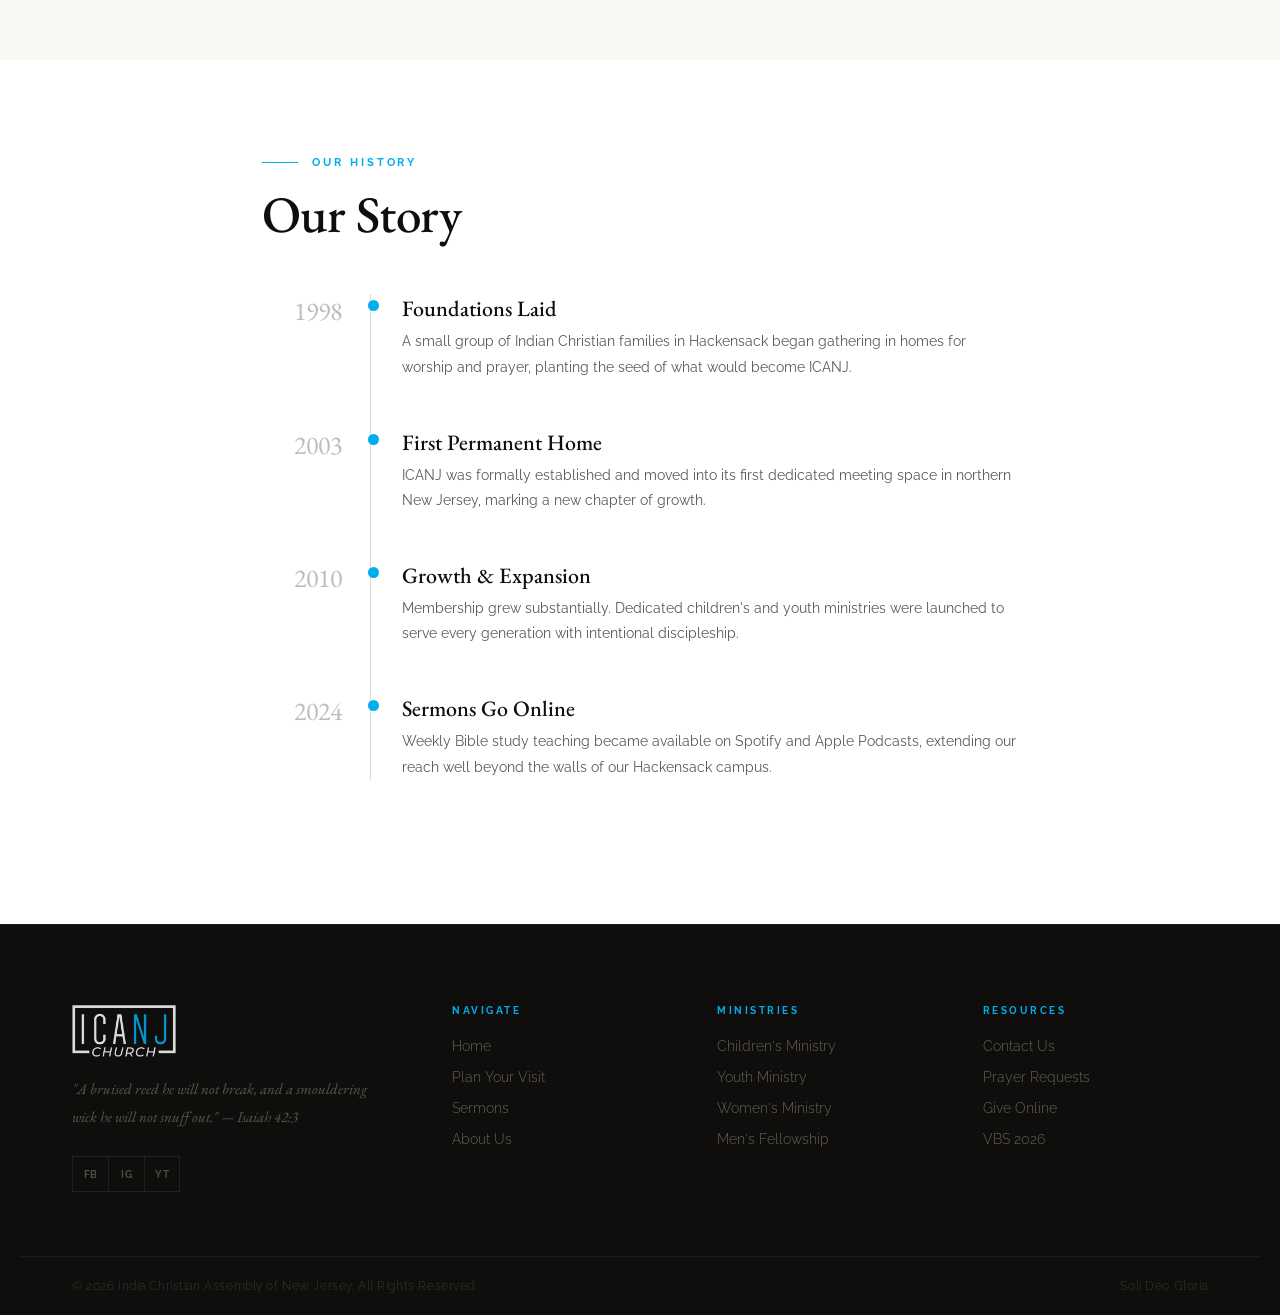
==== commit d9adb215: "Add files via upload" ====
--- a/about.html
+++ b/about.html
@@ -140,39 +140,7 @@
   </div>
 </section>
 
-<footer class="site-footer">
-  <div class="footer-upper">
-    <div>
-      <img src="https://icanj.org/wp-content/uploads/2022/09/LOGO-transparent3_white.png" style="height:46px;opacity:0.65;" alt="ICANJ" onerror="this.style.display='none'"/>
-      <p class="footer-brand-verse">"A bruised reed he will not break, and a smouldering wick he will not snuff out." — Isaiah 42:3</p>
-      <div class="footer-social"><a href="https://www.facebook.com/ICANJ/" target="_blank" class="fsoc-btn">FB</a><a href="https://www.instagram.com/ica.nj/" target="_blank" class="fsoc-btn">IG</a><a href="https://www.youtube.com/@ICANJ" target="_blank" class="fsoc-btn">YT</a></div>
-    </div>
-    <div class="footer-nav-cols">
-      <div class="footer-col"><h5>Navigate</h5><ul><li><a href="index.html">Home</a></li><li><a href="visit.html">Plan Your Visit</a></li><li><a href="sermons.html">Sermons</a></li><li><a href="about.html">About Us</a></li></ul></div>
-      <div class="footer-col"><h5>Ministries</h5><ul><li><a href="ministries.html">Children's Ministry</a></li><li><a href="ministries.html">Youth Ministry</a></li><li><a href="ministries.html">Women's Ministry</a></li><li><a href="ministries.html">Men's Fellowship</a></li></ul></div>
-      <div class="footer-col"><h5>Resources</h5><ul><li><a href="connect.html">Contact Us</a></li><li><a href="connect.html">Prayer Requests</a></li><li><a href="https://icanj.churchcenter.com/giving" target="_blank">Give Online</a></li><li><a href="events.html">VBS 2026</a></li></ul></div>
-    </div>
-  </div>
-  <div class="footer-lower"><p>© 2026 India Christian Assembly of New Jersey. All Rights Reserved.</p><p>Soli Deo Gloria</p></div>
-</footer>
-<script>
-function toggleMobileNav() {
-  const nav = document.getElementById('mobileNav');
-  const btn = document.getElementById('menuToggle');
-  const isOpen = nav.classList.contains('open');
-  if (isOpen) { closeMobileNav(); } else { openMobileNav(); }
-}
-function openMobileNav() {
-  document.getElementById('mobileNav').classList.add('open');
-  document.getElementById('menuToggle').classList.add('open');
-  document.body.style.overflow = 'hidden';
-}
-function closeMobileNav() {
-  document.getElementById('mobileNav').classList.remove('open');
-  document.getElementById('menuToggle').classList.remove('open');
-  document.body.style.overflow = '';
-}
-document.addEventListener('keydown', function(e){ if(e.key==='Escape') closeMobileNav(); });
-</script>
+<script src="footer.js"></script>
+
 </body>
 </html>
